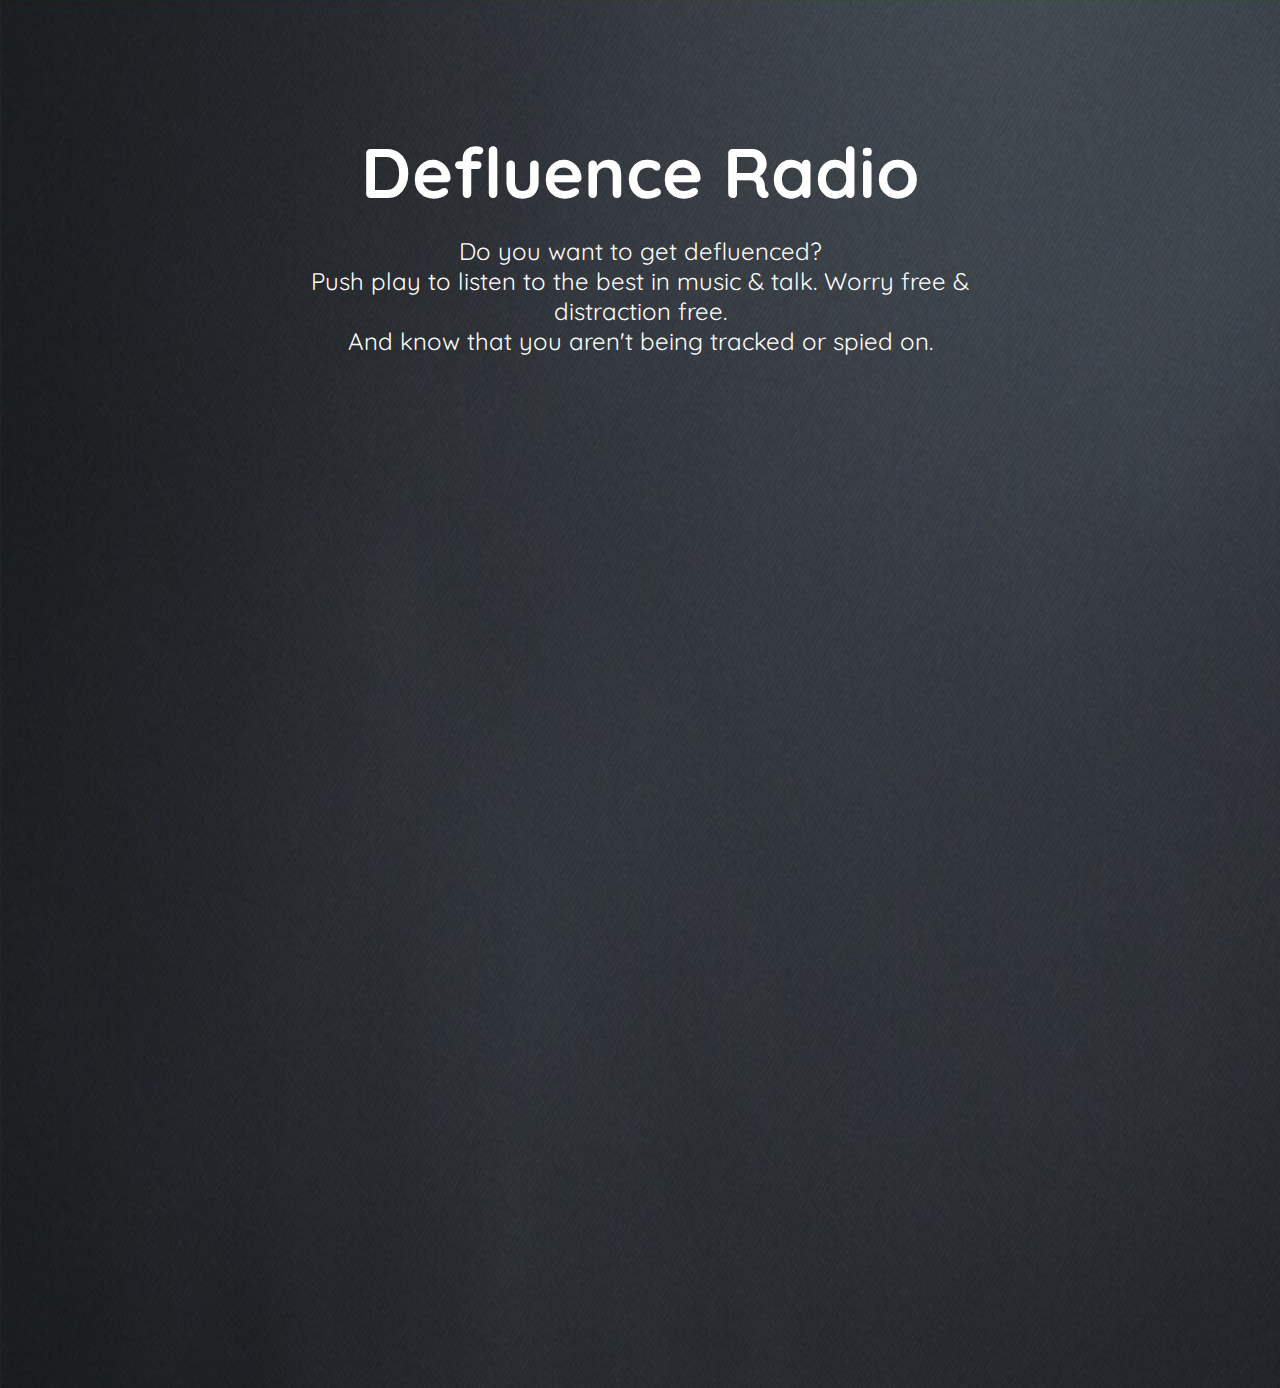
==== index.html @ f2039440 "updates galore" ====
<!DOCTYPE html>
<html>

<head>
  <meta charset="utf-8">
  <title>DefluencedRadio</title>
  <link rel="stylesheet" href="style.css">
  <link rel="preconnect" href="https://fonts.googleapis.com">
  <link rel="preconnect" href="https://fonts.gstatic.com" crossorigin>
  <link href="https://fonts.googleapis.com/css2?family=Quicksand:wght@100&display=swap" rel="stylesheet">
  <link href="https://vjs.zencdn.net/8.5.2/video-js.css" rel="stylesheet" />

  <!-- If you'd like to support IE8 (for Video.js versions prior to v7) -->
  <!-- <script src="https://vjs.zencdn.net/ie8/1.1.2/videojs-ie8.min.js"></script> -->
</head>

<body>
  <div class="wrapper">
    <center>
      <div class="welcome-text">

        <h2>Defluence Radio</h2></br>
        <p>Do you want to get defluenced?</p>
        <p>Push play to listen to the best in music & talk. Worry free & distraction free.</p>
        <p>And know that you aren't being tracked or spied on.</p>
        <p></p>
    </center><br></br>
    <div style="padding-top:56.25%;position:relative;width: 100%">
      <iframe src="https://app.tpstreams.com/embed/gbdks5/AFYtqB7MnAp/?access_token=70ef3a5e-6ab8-4ea0-8d10-b749ad34e176" style="border:0;max-width:100%;position:absolute;top:0;left:0;height:100%;width:100%;"
        allow="accelerometer; autoplay; clipboard-write; encrypted-media; gyroscope picture-in-picture" allowfullscreen="" frameborder="0">
      </iframe>
    </div>
    <div style="padding-top:56.25%;position:relative;">
      <iframe src="https://app.tpstreams.com/live-chat/AFYtqB7MnAp/" style="border:0;max-width:100%;position:absolute;top:0;left:0;height:100%;width:100%;"
        allow="accelerometer; autoplay; clipboard-write; encrypted-media; gyroscope picture-in-picture" allowfullscreen="" frameborder="0">
      </iframe>
    </div>
</body>

</html>
---- style.css ----
@charset "utf-8";
*{
    margin: 0;
    padding: 0;
    font-family: 'Quicksand', sans-serif;
}

.wrapper{
    width: 60%;
    padding: 10% 20%;
}

body{
    background: url("images/bg.png");
    background position: top right;
    postition: relative;
}

.welcome-text{
    text-align: center;
}

.welcome-text h1{
    text-align: center;
    color: #fff;
    font-size: 80px;
}

.welcome-text h2{
    text-align: center;
    color: #fff;
    font-size: 70px;
}

.welcome-text a{
    border: 1px solid #fff
    padding: 10px 25px;
    text-decoration: none;
    font-size: 14px;
    margin-top: 20px;
    dispaly: inline-block;
    color: #fff;
}

.welcome-text p{
    color: #fff;
    font-size: 24px;
}
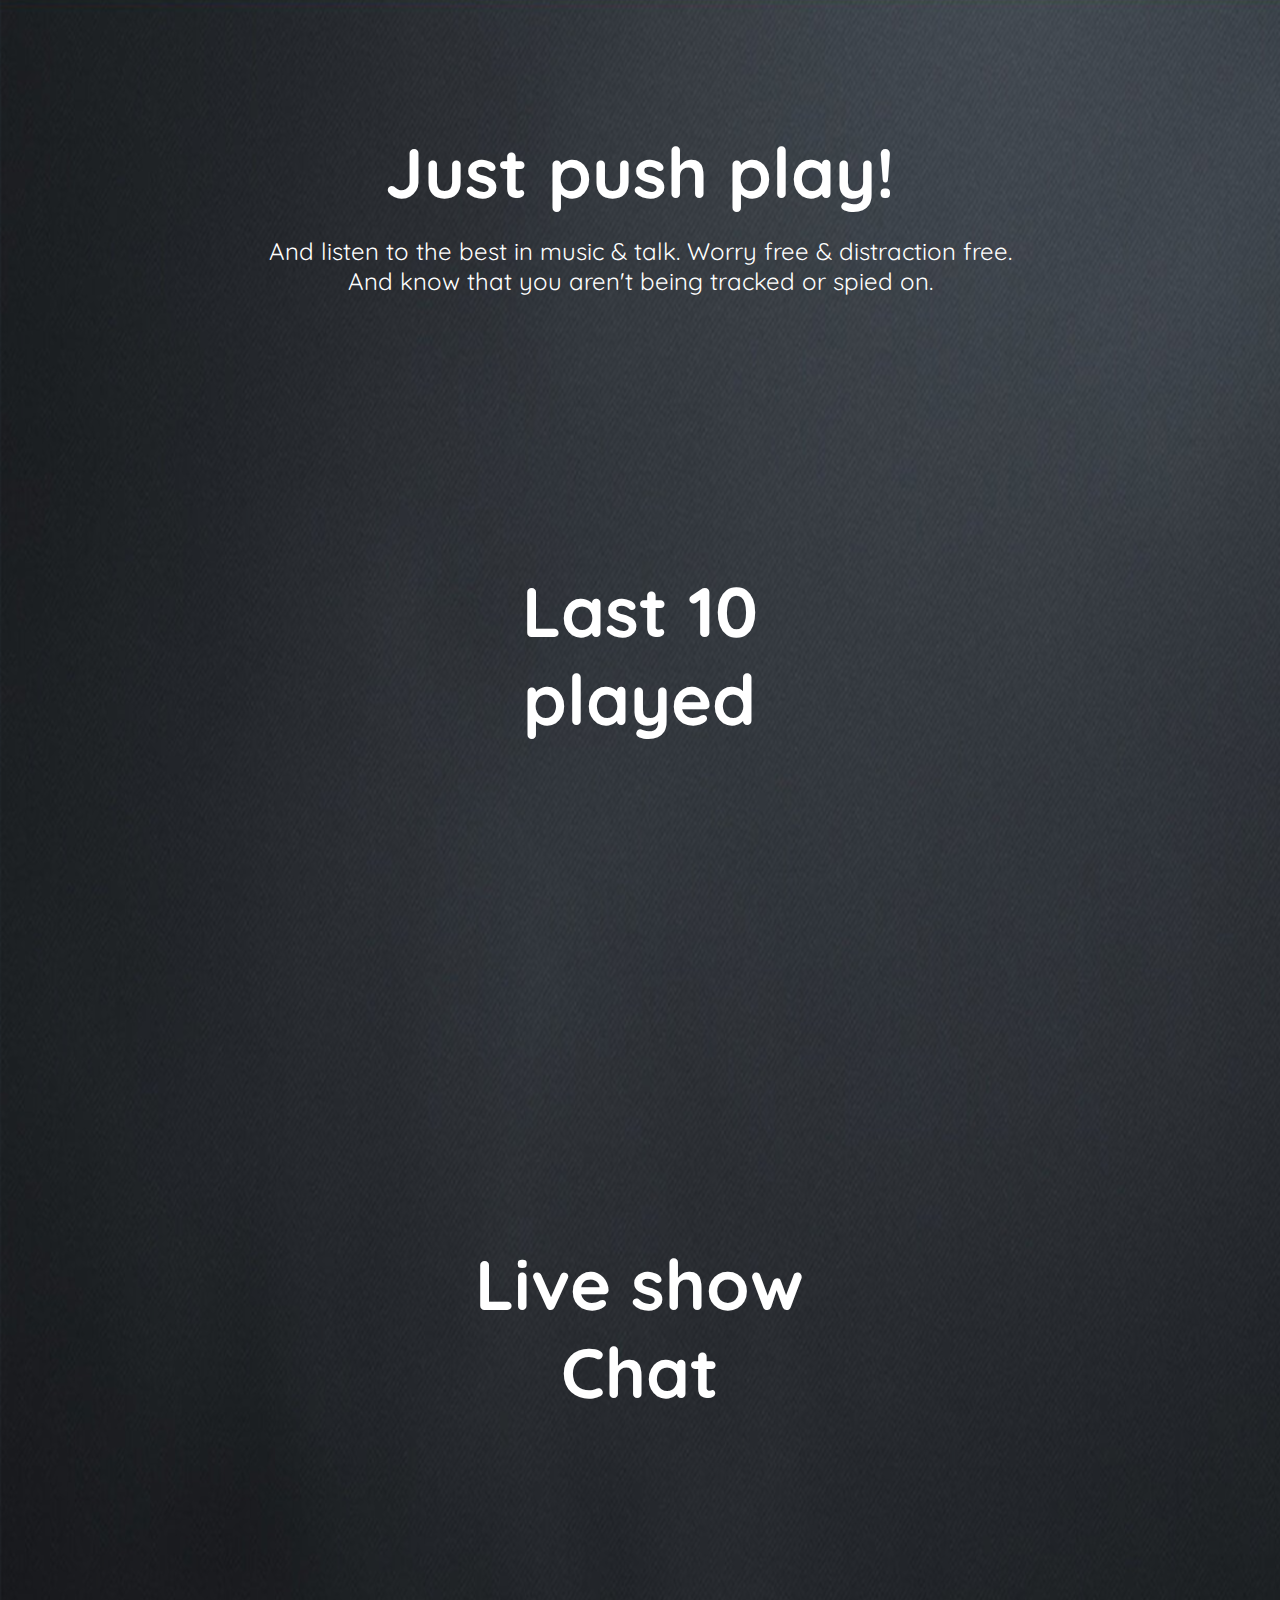
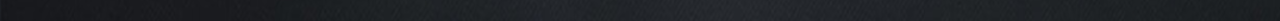
==== commit 80f3c6ff: "update player" ====
--- a/index.html
+++ b/index.html
@@ -9,7 +9,7 @@
   <link rel="preconnect" href="https://fonts.gstatic.com" crossorigin>
   <link href="https://fonts.googleapis.com/css2?family=Quicksand:wght@100&display=swap" rel="stylesheet">
   <link href="https://vjs.zencdn.net/8.5.2/video-js.css" rel="stylesheet" />
-
+  <script src="https://chat.peakd.com/stwidget.js"></script>
   <!-- If you'd like to support IE8 (for Video.js versions prior to v7) -->
   <!-- <script src="https://vjs.zencdn.net/ie8/1.1.2/videojs-ie8.min.js"></script> -->
 </head>
@@ -19,22 +19,69 @@
     <center>
       <div class="welcome-text">
 
-        <h2>Defluence Radio</h2></br>
-        <p>Do you want to get defluenced?</p>
-        <p>Push play to listen to the best in music & talk. Worry free & distraction free.</p>
+        <h2>Just push play!</h2></br>
+        <p>And listen to the best in music & talk. Worry free & distraction free.</p>
         <p>And know that you aren't being tracked or spied on.</p>
         <p></p>
     </center><br></br>
-    <div style="padding-top:56.25%;position:relative;width: 100%">
-      <iframe src="https://app.tpstreams.com/embed/gbdks5/AFYtqB7MnAp/?access_token=70ef3a5e-6ab8-4ea0-8d10-b749ad34e176" style="border:0;max-width:100%;position:absolute;top:0;left:0;height:100%;width:100%;"
-        allow="accelerometer; autoplay; clipboard-write; encrypted-media; gyroscope picture-in-picture" allowfullscreen="" frameborder="0">
-      </iframe>
+    <div style="padding-top:;position:relative;width: 100%">
+      <iframe src="https://radio.defluence.me/public/defluenced_radio/embed" frameborder="0" allowtransparency="true" style="width: 100%; min-height: 150px; border: 0;"></iframe>
     </div>
-    <div style="padding-top:56.25%;position:relative;">
-      <iframe src="https://app.tpstreams.com/live-chat/AFYtqB7MnAp/" style="border:0;max-width:100%;position:absolute;top:0;left:0;height:100%;width:100%;"
-        allow="accelerometer; autoplay; clipboard-write; encrypted-media; gyroscope picture-in-picture" allowfullscreen="" frameborder="0">
-      </iframe>
-    </div>
+    <div>
+      <div class="wrapper">
+        <center>
+          <div class="welcome-text">
+
+            <h2>Last 10 played</h2><br></br>
+        </center>
+        <iframe src="https://radio.defluence.me/public/defluenced_radio/history?theme=dark" frameborder="0" allowtransparency="true" style="width: 100%; min-height: 300px; border: 0;"></iframe>
+      </div>
+      <div class="wrapper">
+        <center>
+          <div class="welcome-text">
+
+            <h2>Live show Chat</h2>
+        </center>
+        <script>
+          var stwidget = new StWidget('https://chat.peakd.com/t/hive-194864/1');
+          stwidget.properties = {
+            "requireLogin": false,
+            "showSidebar": true,
+            "sidebar": 2,
+            "sidebar2enableSharedView": false,
+            "sidebarToggleByChannelNameOnDirectGroup": false,
+            "streambarExpand": false,
+            "streambarMode": 1,
+            "sidebarAddButton": 1,
+            "communityChannelNameFormat": "C/<title>/<name>",
+            "messageIconFlexClass": "block text-justify lg:text-left sm:flex",
+            "messageIconClass": "iconFloat",
+            "--appCommunityIconFontSize": "18px",
+            "--appCommunityIconSize": "42px",
+            "homeTabCommunities": false,
+            "homeTabPreferences": true,
+            "homeTabThemes": true,
+            "onlyPrependCommunities": true,
+            "prependCommunities": [
+              "hive-194864"
+            ],
+            "defaultTheme": "Dark",
+            "--appFontFamily": "'Lato'",
+            "--appFontSize": "16px",
+            "--appMessageFontFamily": "'Lato'",
+            "--appMessageFontSize": "16px"
+          };
+          var element = stwidget.createElement('450px', '556px', false, true);
+          stwidget.setStyle({
+            direction: 'rtl'
+          });
+
+          //optionally add style/positioning
+          //stwidget.setStyle({ direction: 'rtl', top: '51px', right: '32px' });
+          //Add the element to webpage
+          //e.appendChild(element);
+        </script>
+      </div>
 </body>
 
 </html>
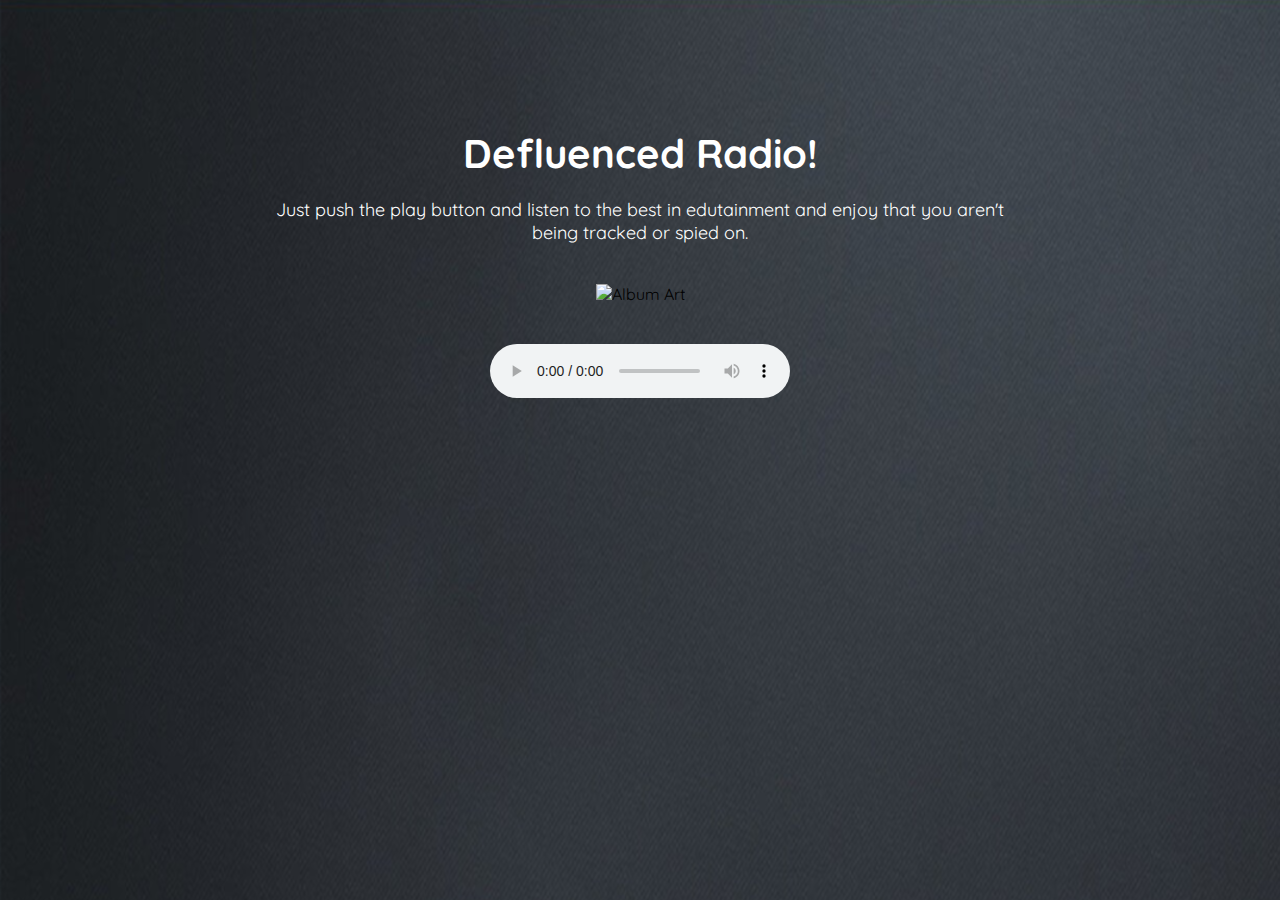
==== commit a83ec141: "major update of player" ====
--- a/index.html
+++ b/index.html
@@ -12,6 +12,23 @@
   <script src="https://chat.peakd.com/stwidget.js"></script>
   <!-- If you'd like to support IE8 (for Video.js versions prior to v7) -->
   <!-- <script src="https://vjs.zencdn.net/ie8/1.1.2/videojs-ie8.min.js"></script> -->
+  <style>
+      /* Style for the album artwork */
+      #albumArt {
+          max-width: 150px;
+          max-height: 150px;
+      }
+
+      /* Style for the song list */
+      #songList {
+          margin-top: 20px;
+      }
+
+      /* Style for individual song entries in the list */
+      .songEntry {
+          margin-bottom: 10px;
+      }
+  </style>
 </head>
 
 <body>
@@ -19,69 +36,57 @@
     <center>
       <div class="welcome-text">
 
-        <h2>Just push play!</h2></br>
-        <p>And listen to the best in music & talk. Worry free & distraction free.</p>
-        <p>And know that you aren't being tracked or spied on.</p>
-        <p></p>
-    </center><br></br>
-    <div style="padding-top:;position:relative;width: 100%">
-      <iframe src="https://radio.defluence.me/public/defluenced_radio/embed" frameborder="0" allowtransparency="true" style="width: 100%; min-height: 150px; border: 0;"></iframe>
-    </div>
-    <div>
-      <div class="wrapper">
-        <center>
-          <div class="welcome-text">
+        <h2>Defluenced Radio!</h2></br>
+        <p>Just push the play button and listen to the best in edutainment and enjoy that you aren't being tracked or spied on.</p>
+        <br></br>
+        <div id="nowPlayingInfo">
+            <img id="albumArt" src="" alt="Album Art">
+            <p id="songTitle"></p>
+            <p id="artist"></p>
+        </div><br></br>
+        <div>
+          <script>
+              async function fetchNowPlaying() {
+                  try {
+                      const response = await fetch('https://radio.defluence.me/api/nowplaying_static/defluenced_radio.json');
+                      const data = await response.json();
 
-            <h2>Last 10 played</h2><br></br>
-        </center>
-        <iframe src="https://radio.defluence.me/public/defluenced_radio/history?theme=dark" frameborder="0" allowtransparency="true" style="width: 100%; min-height: 300px; border: 0;"></iframe>
+                      // Extract the relevant information from the API response
+                      const songTitle = data.now_playing.song.title;
+                      const artist = data.now_playing.song.artist;
+                      const artworkUrl = data.now_playing.song.art;
+
+                      // Update the audio player source
+                      // const audioPlayer = document.getElementById('audioPlayer');
+                      // audioPlayer.src = "https://streamunk.indieland.tv/listen/defluenced_radio/radio.mp3";
+                      // audioPlayer.load();
+
+                      // Update the song information and artwork
+                      const songTitleElement = document.getElementById('songTitle');
+                      const artistElement = document.getElementById('artist');
+                      const albumArtElement = document.getElementById('albumArt');
+
+                      songTitleElement.textContent = `Song: ${songTitle}`;
+                      artistElement.textContent = `Artist: ${artist}`;
+                      albumArtElement.src = artworkUrl;
+                  } catch (error) {
+                      console.error('Error fetching data:', error);
+                  }
+              }
+
+              // Call the fetchNowPlaying function to initially populate the data
+              fetchNowPlaying();
+
+              // Refresh the data every 30 seconds (or as desired)
+              setInterval(fetchNowPlaying, 15000); // 30,000 milliseconds = 30 seconds
+          </script>
+        </div>
+        <div><audio id="audioPlayer" controls>
+            <source src="https://streamunk.indieland.tv/listen/defluenced_radio/radio.mp3" type="audio/mp3">
+            Your browser does not support the audio element.
+        </audio>
       </div>
-      <div class="wrapper">
-        <center>
-          <div class="welcome-text">
 
-            <h2>Live show Chat</h2>
-        </center>
-        <script>
-          var stwidget = new StWidget('https://chat.peakd.com/t/hive-194864/1');
-          stwidget.properties = {
-            "requireLogin": false,
-            "showSidebar": true,
-            "sidebar": 2,
-            "sidebar2enableSharedView": false,
-            "sidebarToggleByChannelNameOnDirectGroup": false,
-            "streambarExpand": false,
-            "streambarMode": 1,
-            "sidebarAddButton": 1,
-            "communityChannelNameFormat": "C/<title>/<name>",
-            "messageIconFlexClass": "block text-justify lg:text-left sm:flex",
-            "messageIconClass": "iconFloat",
-            "--appCommunityIconFontSize": "18px",
-            "--appCommunityIconSize": "42px",
-            "homeTabCommunities": false,
-            "homeTabPreferences": true,
-            "homeTabThemes": true,
-            "onlyPrependCommunities": true,
-            "prependCommunities": [
-              "hive-194864"
-            ],
-            "defaultTheme": "Dark",
-            "--appFontFamily": "'Lato'",
-            "--appFontSize": "16px",
-            "--appMessageFontFamily": "'Lato'",
-            "--appMessageFontSize": "16px"
-          };
-          var element = stwidget.createElement('450px', '556px', false, true);
-          stwidget.setStyle({
-            direction: 'rtl'
-          });
-
-          //optionally add style/positioning
-          //stwidget.setStyle({ direction: 'rtl', top: '51px', right: '32px' });
-          //Add the element to webpage
-          //e.appendChild(element);
-        </script>
-      </div>
 </body>
 
 </html>
--- a/style.css
+++ b/style.css
@@ -29,11 +29,11 @@
 .welcome-text h2{
     text-align: center;
     color: #fff;
-    font-size: 70px;
+    font-size: 40px;
 }
 
 .welcome-text a{
-    border: 1px solid #fff
+    border: 1px solid #fff;
     padding: 10px 25px;
     text-decoration: none;
     font-size: 14px;
@@ -44,5 +44,12 @@
 
 .welcome-text p{
     color: #fff;
-    font-size: 24px;
+    font-size: 18px;
 }
+
+.albumArt{
+    width: 48px;
+    height: 48px;
+    resize: both;
+    overflow: auto;
+}
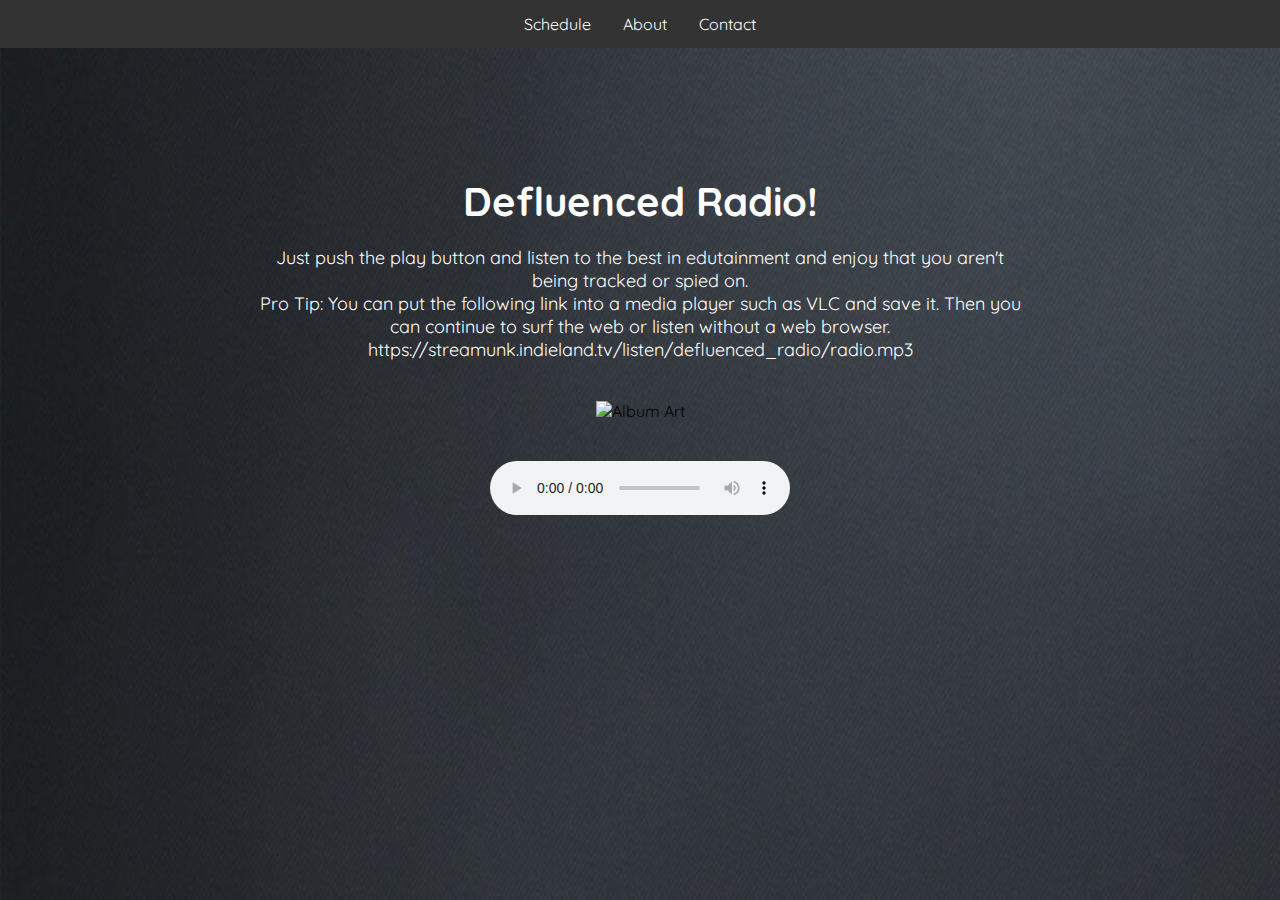
==== commit 511a1d62: "add about schedule and contact pages" ====
--- a/index.html
+++ b/index.html
@@ -13,79 +13,117 @@
   <!-- If you'd like to support IE8 (for Video.js versions prior to v7) -->
   <!-- <script src="https://vjs.zencdn.net/ie8/1.1.2/videojs-ie8.min.js"></script> -->
   <style>
-      /* Style for the album artwork */
-      #albumArt {
-          max-width: 150px;
-          max-height: 150px;
-      }
+    /* Style for the album artwork */
+    #albumArt {
+      max-width: 300px;
+      max-height: 300px;
+    }
 
-      /* Style for the song list */
-      #songList {
-          margin-top: 20px;
-      }
+    /* Style for the song list */
+    #songList {
+      margin-top: 20px;
+    }
 
-      /* Style for individual song entries in the list */
-      .songEntry {
-          margin-bottom: 10px;
-      }
+    /* Style for individual song entries in the list */
+    .songEntry {
+      margin-bottom: 10px;
+    }
+
+    /* Style the navigation menu */
+    ul.nav-menu {
+        list-style-type: none;
+        margin: 0;
+        padding: 0;
+        background-color: #333;
+        overflow: hidden;
+        display: flex; /* Use flexbox */
+        justify-content: center; /* Center items horizontally */
+    }
+
+    li.nav-item {
+        /* No need for 'float' property */
+    }
+
+    li.nav-item a {
+        display: block;
+        color: white;
+        text-align: center;
+        padding: 14px 16px;
+        text-decoration: none;
+    }
+
+    li.nav-item a:hover {
+        background-color: #ddd;
+        color: black;
+    }
   </style>
 </head>
 
 <body>
+  <div>
+    <ul class="nav-menu">
+      <li class="nav-item"><a href="schedule.html">Schedule</a></li>
+      <li class="nav-item"><a href="about.html">About</a></li>
+      <li class="nav-item"><a href="contact.html">Contact</a></li>
+    </ul>
+  </div>
+
   <div class="wrapper">
     <center>
       <div class="welcome-text">
 
         <h2>Defluenced Radio!</h2></br>
         <p>Just push the play button and listen to the best in edutainment and enjoy that you aren't being tracked or spied on.</p>
+        <p>Pro Tip: You can put the following link into a media player such as VLC and save it. Then you can continue to surf the web or listen without a web browser.</p>
+        <p>https://streamunk.indieland.tv/listen/defluenced_radio/radio.mp3</p>
         <br></br>
         <div id="nowPlayingInfo">
-            <img id="albumArt" src="" alt="Album Art">
-            <p id="songTitle"></p>
-            <p id="artist"></p>
+          <img id="albumArt" src="" alt="Album Art">
+          <p id="songTitle"></p>
+          <p id="artist"></p>
         </div><br></br>
         <div>
           <script>
-              async function fetchNowPlaying() {
-                  try {
-                      const response = await fetch('https://radio.defluence.me/api/nowplaying_static/defluenced_radio.json');
-                      const data = await response.json();
+            async function fetchNowPlaying() {
+              try {
+                const response = await fetch('https://radio.defluence.me/api/nowplaying_static/defluenced_radio.json');
+                const data = await response.json();
 
-                      // Extract the relevant information from the API response
-                      const songTitle = data.now_playing.song.title;
-                      const artist = data.now_playing.song.artist;
-                      const artworkUrl = data.now_playing.song.art;
+                // Extract the relevant information from the API response
+                const songTitle = data.now_playing.song.title;
+                const artist = data.now_playing.song.artist;
+                const artworkUrl = data.now_playing.song.art;
 
-                      // Update the audio player source
-                      // const audioPlayer = document.getElementById('audioPlayer');
-                      // audioPlayer.src = "https://streamunk.indieland.tv/listen/defluenced_radio/radio.mp3";
-                      // audioPlayer.load();
+                // Update the audio player source
+                // const audioPlayer = document.getElementById('audioPlayer');
+                // audioPlayer.src = "https://streamunk.indieland.tv/listen/defluenced_radio/radio.mp3";
+                // audioPlayer.load();
 
-                      // Update the song information and artwork
-                      const songTitleElement = document.getElementById('songTitle');
-                      const artistElement = document.getElementById('artist');
-                      const albumArtElement = document.getElementById('albumArt');
+                // Update the song information and artwork
+                const songTitleElement = document.getElementById('songTitle');
+                const artistElement = document.getElementById('artist');
+                const albumArtElement = document.getElementById('albumArt');
 
-                      songTitleElement.textContent = `Song: ${songTitle}`;
-                      artistElement.textContent = `Artist: ${artist}`;
-                      albumArtElement.src = artworkUrl;
-                  } catch (error) {
-                      console.error('Error fetching data:', error);
-                  }
+                songTitleElement.textContent = `Song: ${songTitle}`;
+                artistElement.textContent = `Artist: ${artist}`;
+                albumArtElement.src = artworkUrl;
+              } catch (error) {
+                console.error('Error fetching data:', error);
               }
+            }
 
-              // Call the fetchNowPlaying function to initially populate the data
-              fetchNowPlaying();
+            // Call the fetchNowPlaying function to initially populate the data
+            fetchNowPlaying();
 
-              // Refresh the data every 30 seconds (or as desired)
-              setInterval(fetchNowPlaying, 15000); // 30,000 milliseconds = 30 seconds
+            // Refresh the data every 30 seconds (or as desired)
+            setInterval(fetchNowPlaying, 15000); // 30,000 milliseconds = 30 seconds
           </script>
         </div>
         <div><audio id="audioPlayer" controls>
             <source src="https://streamunk.indieland.tv/listen/defluenced_radio/radio.mp3" type="audio/mp3">
             Your browser does not support the audio element.
-        </audio>
-      </div>
+          </audio>
+        </div>
 
 </body>
 
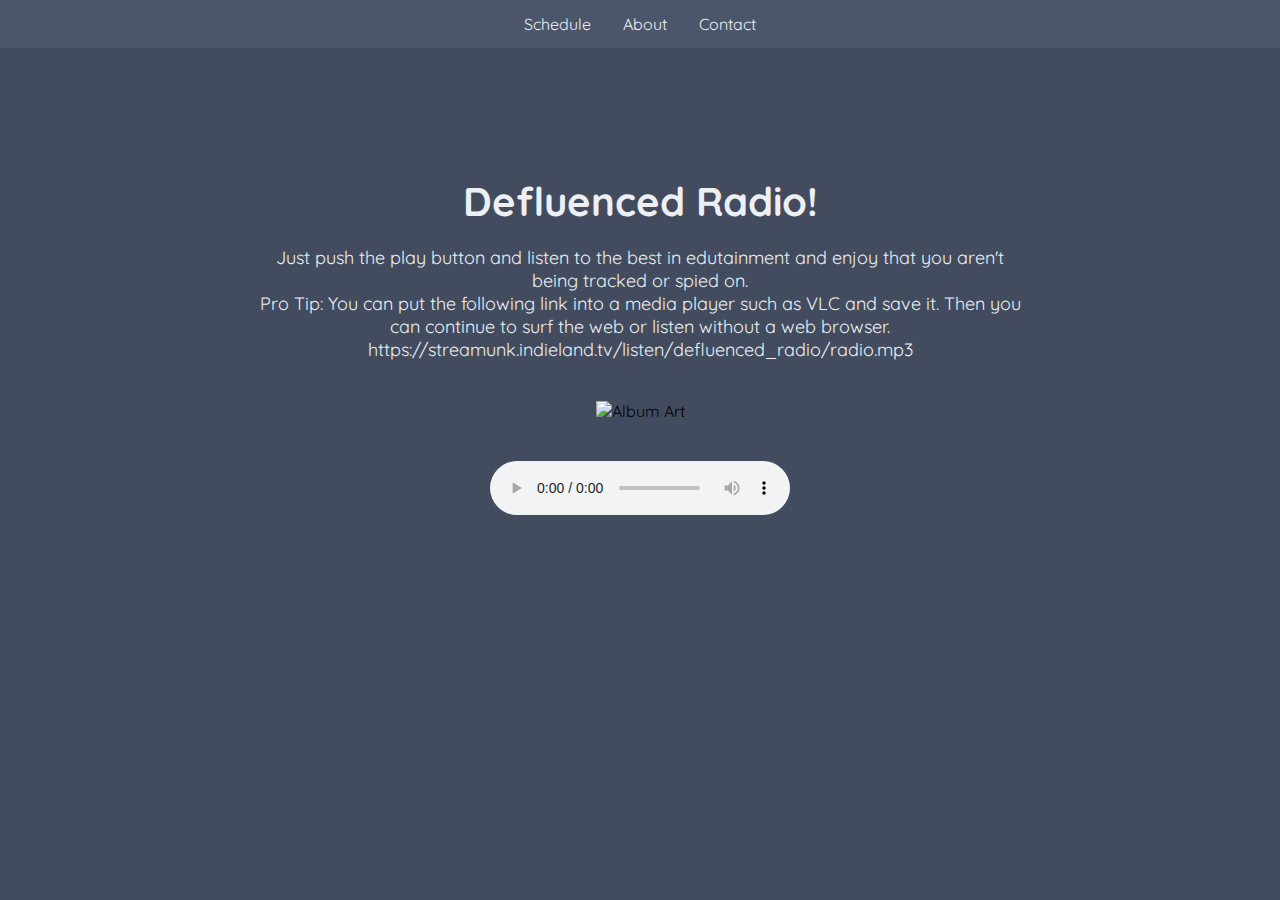
==== commit 783e55d3: "update to a nord theme" ====
--- a/index.html
+++ b/index.html
@@ -5,6 +5,8 @@
   <meta charset="utf-8">
   <title>DefluencedRadio</title>
   <link rel="stylesheet" href="style.css">
+  <link rel="icon" href="/images/favicon.ico" type="image/x-icon">
+  <link rel="shortcut icon" href="/images/favicon.ico" type="image/x-icon">
   <link rel="preconnect" href="https://fonts.googleapis.com">
   <link rel="preconnect" href="https://fonts.gstatic.com" crossorigin>
   <link href="https://fonts.googleapis.com/css2?family=Quicksand:wght@100&display=swap" rel="stylesheet">
@@ -34,7 +36,7 @@
         list-style-type: none;
         margin: 0;
         padding: 0;
-        background-color: #333;
+        background-color: #4C566A;
         overflow: hidden;
         display: flex; /* Use flexbox */
         justify-content: center; /* Center items horizontally */
@@ -46,15 +48,15 @@
 
     li.nav-item a {
         display: block;
-        color: white;
+        color: #ECEFF4;
         text-align: center;
         padding: 14px 16px;
         text-decoration: none;
     }
 
     li.nav-item a:hover {
-        background-color: #ddd;
-        color: black;
+        background-color: #ECEFF4;
+        color: #2E3440;
     }
   </style>
 </head>
--- a/style.css
+++ b/style.css
@@ -11,7 +11,7 @@
 }
 
 body{
-    background: url("images/bg.png");
+    background: #434C5E;
     background position: top right;
     postition: relative;
 }
@@ -22,28 +22,28 @@
 
 .welcome-text h1{
     text-align: center;
-    color: #fff;
+    color: #ECEFF4;
     font-size: 80px;
 }
 
 .welcome-text h2{
     text-align: center;
-    color: #fff;
+    color: #ECEFF4;
     font-size: 40px;
 }
 
 .welcome-text a{
-    border: 1px solid #fff;
+    border: 1px solid #ECEFF4;
     padding: 10px 25px;
     text-decoration: none;
     font-size: 14px;
     margin-top: 20px;
     dispaly: inline-block;
-    color: #fff;
+    color: #ECEFF4;
 }
 
 .welcome-text p{
-    color: #fff;
+    color: #ECEFF4;
     font-size: 18px;
 }
 
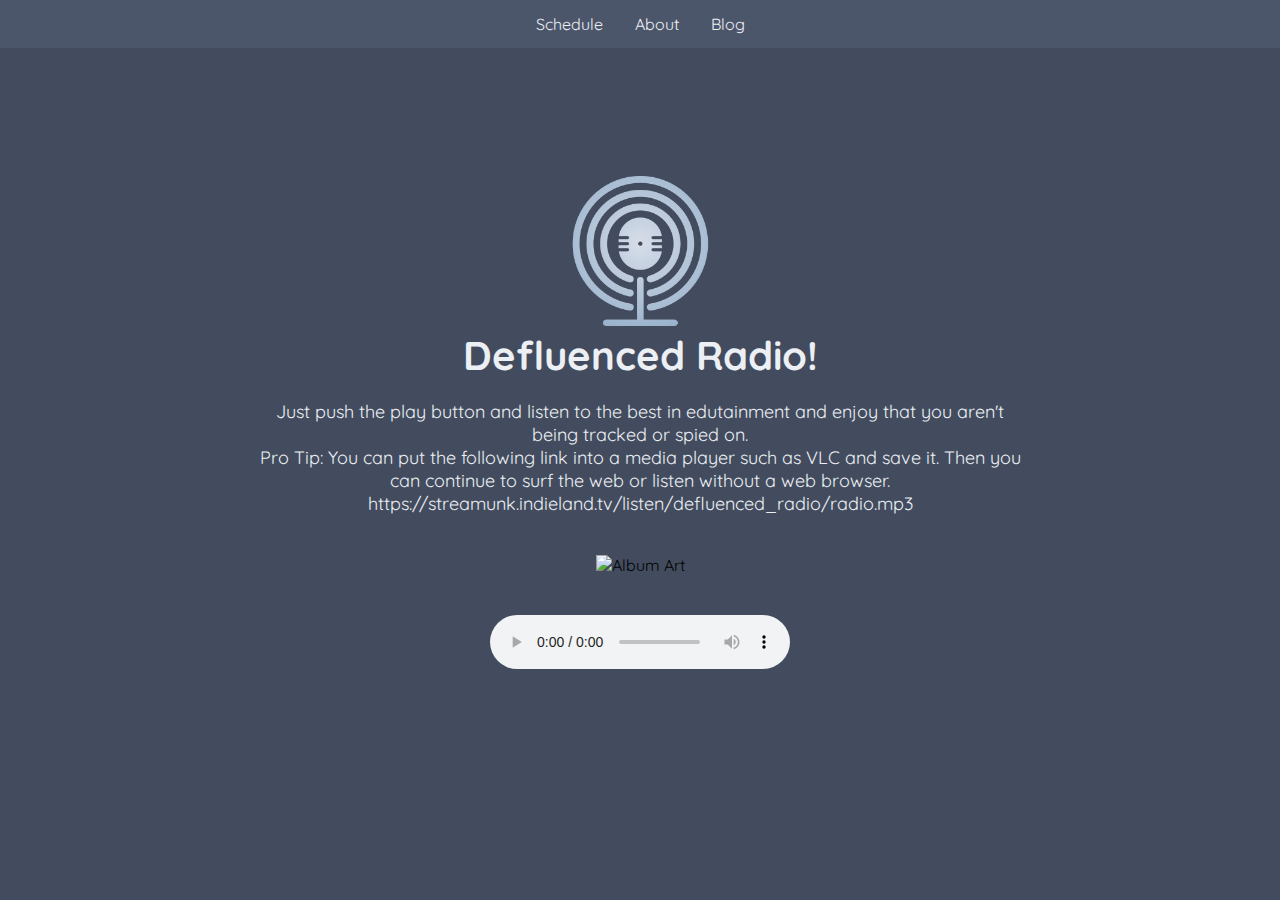
==== commit 0f2b46b3: "added logo and blog link" ====
--- a/index.html
+++ b/index.html
@@ -66,14 +66,14 @@
     <ul class="nav-menu">
       <li class="nav-item"><a href="schedule.html">Schedule</a></li>
       <li class="nav-item"><a href="about.html">About</a></li>
-      <li class="nav-item"><a href="contact.html">Contact</a></li>
+      <li class="nav-item"><a href="https://peakd.com/@defluence.org">Blog</a></li>
     </ul>
   </div>
 
   <div class="wrapper">
     <center>
       <div class="welcome-text">
-
+        <img src="images/newlogo-nord-trans.png" alt="Defluenced Radio logo" width="150" height="150">
         <h2>Defluenced Radio!</h2></br>
         <p>Just push the play button and listen to the best in edutainment and enjoy that you aren't being tracked or spied on.</p>
         <p>Pro Tip: You can put the following link into a media player such as VLC and save it. Then you can continue to surf the web or listen without a web browser.</p>
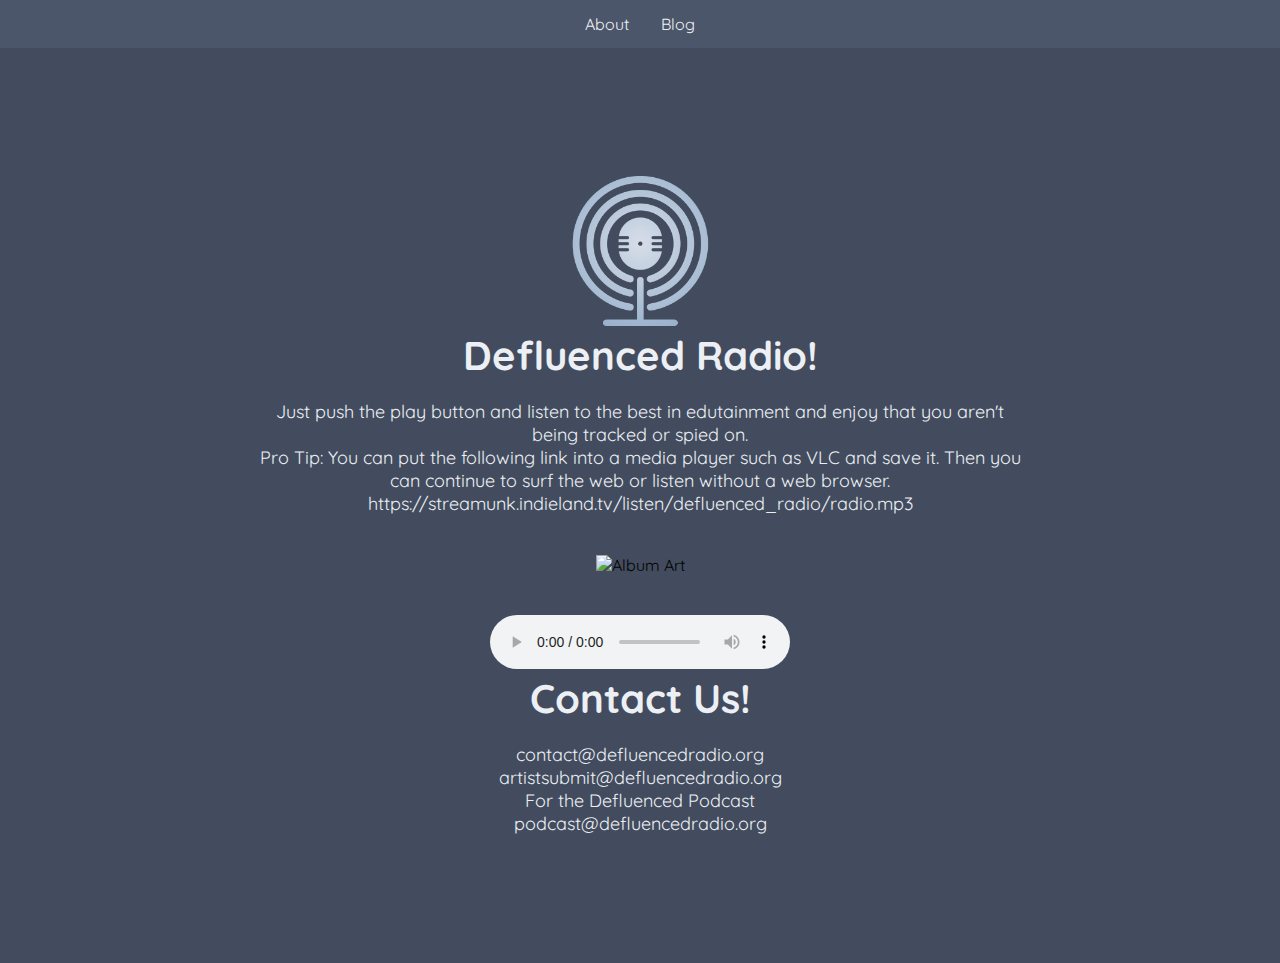
==== commit 8d9eb7c9: "added contact emails" ====
--- a/index.html
+++ b/index.html
@@ -64,7 +64,6 @@
 <body>
   <div>
     <ul class="nav-menu">
-      <li class="nav-item"><a href="schedule.html">Schedule</a></li>
       <li class="nav-item"><a href="about.html">About</a></li>
       <li class="nav-item"><a href="https://peakd.com/@defluence.org">Blog</a></li>
     </ul>
@@ -126,6 +125,12 @@
             Your browser does not support the audio element.
           </audio>
         </div>
+        <div class="welcome-text">
+          <h2>Contact Us!</h2></br>
+          <p>contact@defluencedradio.org</p>
+          <p>artistsubmit@defluencedradio.org</p>
+          <p>For the Defluenced Podcast</p>
+          <p>podcast@defluencedradio.org</p>
 
 </body>
 
